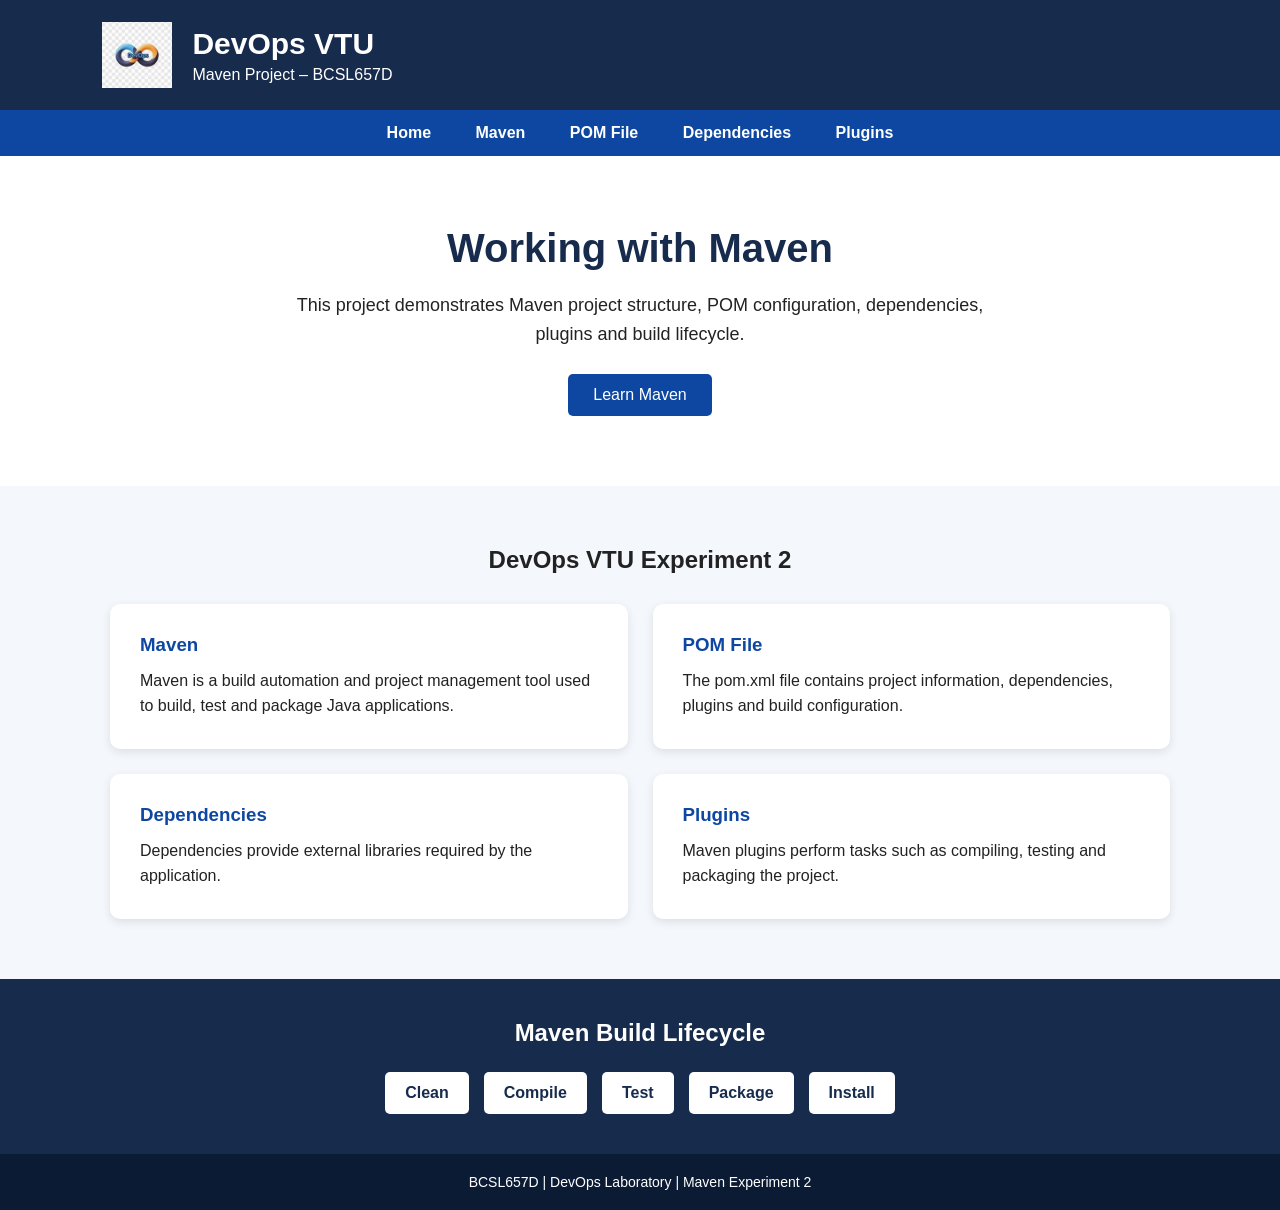
==== docs/index.html @ 71a15627 "Updated website files" ====
<!DOCTYPE html>
<html lang="en">
<head>
    <meta charset="UTF-8">
    <meta name="viewport" content="width=device-width, initial-scale=1.0">

    <title>DevOps VTU - Maven Project</title>

    <link rel="stylesheet" href="style.css">
</head>

<body>

<header>
    <div class="header-content">
        <img src="logo.png" alt="DevOps Logo" class="logo">

        <div>
            <h1>DevOps VTU</h1>
            <p>Maven Project – BCSL657D</p>
        </div>
    </div>
</header>

<nav>
    <a href="#home">Home</a>
    <a href="#maven">Maven</a>
    <a href="#pom">POM File</a>
    <a href="#dependencies">Dependencies</a>
    <a href="#plugins">Plugins</a>
</nav>

<main>

    <section id="home" class="hero">
        <h2>Working with Maven</h2>

        <p>
            This project demonstrates Maven project structure,
            POM configuration, dependencies, plugins and build lifecycle.
        </p>

        <button>Learn Maven</button>
    </section>

    <section class="container">

        <h2>DevOps VTU Experiment 2</h2>

        <div class="cards">

            <div class="card" id="maven">
                <h3>Maven</h3>
                <p>
                    Maven is a build automation and project management
                    tool used to build, test and package Java applications.
                </p>
            </div>

            <div class="card" id="pom">
                <h3>POM File</h3>
                <p>
                    The pom.xml file contains project information,
                    dependencies, plugins and build configuration.
                </p>
            </div>

            <div class="card" id="dependencies">
                <h3>Dependencies</h3>
                <p>
                    Dependencies provide external libraries required
                    by the application.
                </p>
            </div>

            <div class="card" id="plugins">
                <h3>Plugins</h3>
                <p>
                    Maven plugins perform tasks such as compiling,
                    testing and packaging the project.
                </p>
            </div>

        </div>

    </section>

    <section class="lifecycle">

        <h2>Maven Build Lifecycle</h2>

        <div class="steps">
            <span>Clean</span>
            <span>Compile</span>
            <span>Test</span>
            <span>Package</span>
            <span>Install</span>
        </div>

    </section>

</main>

<footer>
    <p>BCSL657D | DevOps Laboratory | Maven Experiment 2</p>
</footer>

</body>
</html>
---- docs/style.css ----
* {
    margin: 0;
    padding: 0;
    box-sizing: border-box;
}

body {
    font-family: Arial, sans-serif;
    background: #f4f7fb;
    color: #222;
}

/* Header */

header {
    background: #172b4d;
    color: white;
    padding: 20px 8%;
}

.header-content {
    display: flex;
    align-items: center;
    gap: 20px;
}

.logo {
    width: 70px;
    height: 70px;
    object-fit: contain;
}

header h1 {
    font-size: 30px;
    margin-bottom: 5px;
}

header p {
    font-size: 16px;
}

/* Navigation */

nav {
    background: #0d47a1;
    padding: 14px;
    text-align: center;
}

nav a {
    color: white;
    text-decoration: none;
    margin: 0 20px;
    font-weight: bold;
}

nav a:hover {
    text-decoration: underline;
}

/* Hero */

.hero {
    text-align: center;
    padding: 70px 20px;
    background: white;
}

.hero h2 {
    font-size: 40px;
    margin-bottom: 20px;
    color: #172b4d;
}

.hero p {
    max-width: 700px;
    margin: auto;
    font-size: 18px;
    line-height: 1.6;
}

button {
    margin-top: 25px;
    padding: 12px 25px;
    border: none;
    border-radius: 5px;
    background: #0d47a1;
    color: white;
    font-size: 16px;
    cursor: pointer;
}

button:hover {
    background: #08306b;
}

/* Cards */

.container {
    max-width: 1100px;
    margin: 40px auto;
    padding: 20px;
}

.container h2 {
    text-align: center;
    margin-bottom: 30px;
}

.cards {
    display: grid;
    grid-template-columns: repeat(2, 1fr);
    gap: 25px;
}

.card {
    background: white;
    padding: 30px;
    border-radius: 10px;
    box-shadow: 0 3px 10px rgba(0, 0, 0, 0.1);
}

.card h3 {
    color: #0d47a1;
    margin-bottom: 12px;
}

.card p {
    line-height: 1.6;
}

/* Maven lifecycle */

.lifecycle {
    background: #172b4d;
    color: white;
    text-align: center;
    padding: 40px 20px;
}

.lifecycle h2 {
    margin-bottom: 25px;
}

.steps {
    display: flex;
    justify-content: center;
    flex-wrap: wrap;
    gap: 15px;
}

.steps span {
    background: white;
    color: #172b4d;
    padding: 12px 20px;
    border-radius: 5px;
    font-weight: bold;
}

/* Footer */

footer {
    background: #0b1b33;
    color: white;
    text-align: center;
    padding: 20px;
    font-size: 14px;
}

/* Mobile */

@media (max-width: 700px) {

    .cards {
        grid-template-columns: 1fr;
    }

    nav a {
        display: block;
        margin: 10px;
    }

    .hero h2 {
        font-size: 30px;
    }
}
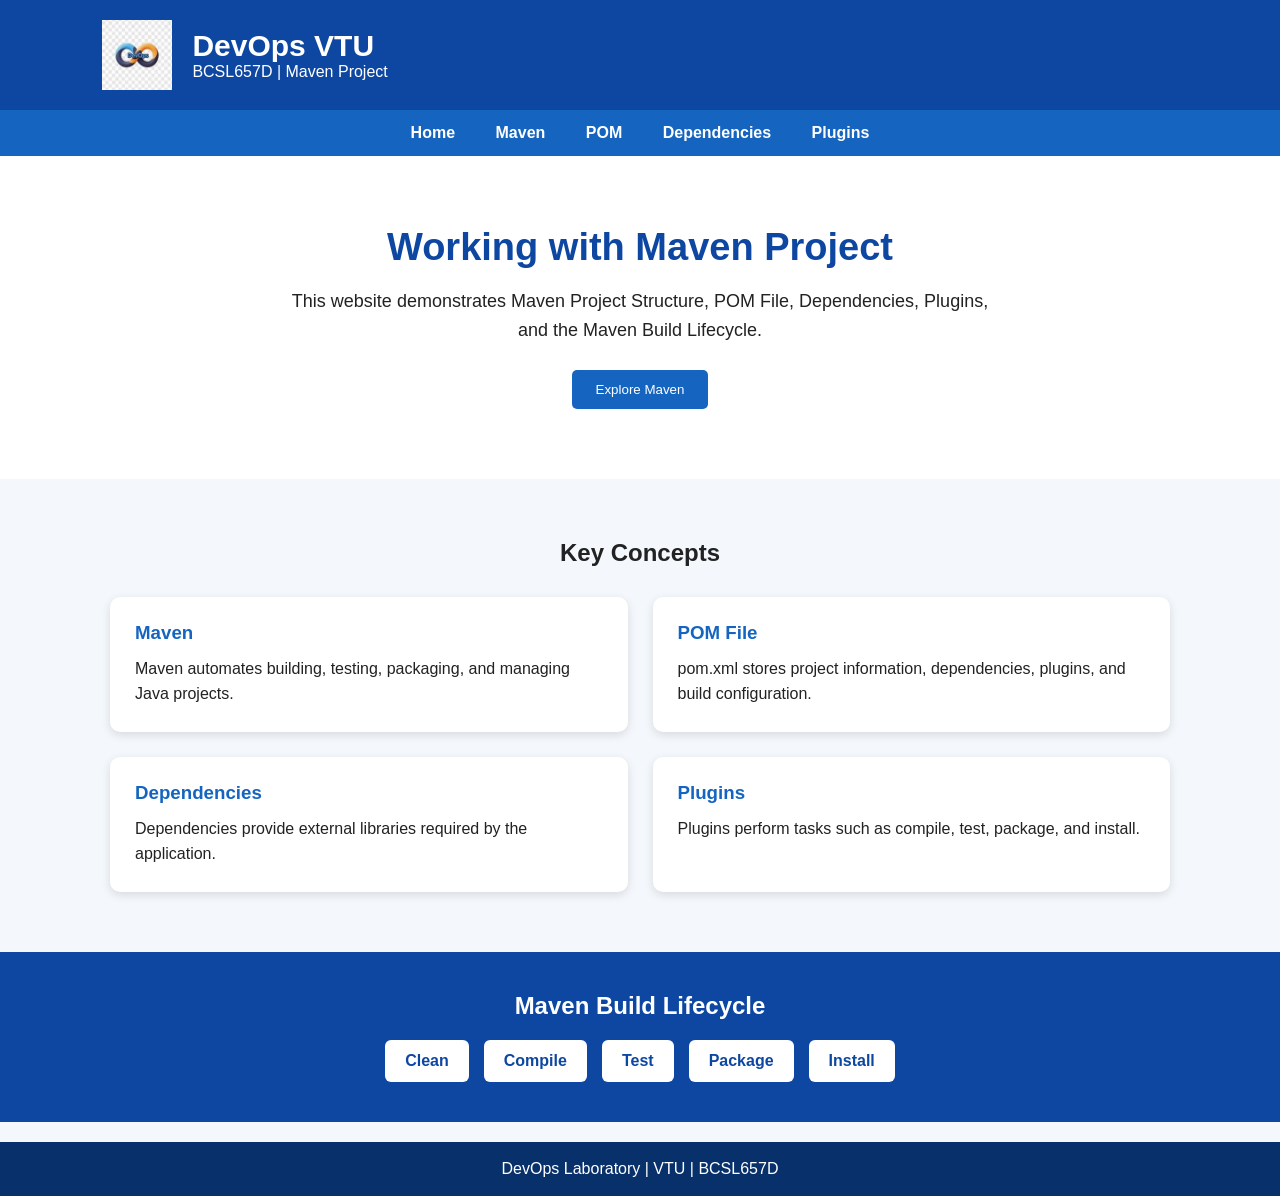
==== commit 84b30ce0: "Updated HTML and CSS" ====
--- a/docs/index.html
+++ b/docs/index.html
@@ -3,106 +3,92 @@
 <head>
     <meta charset="UTF-8">
     <meta name="viewport" content="width=device-width, initial-scale=1.0">
-
     <title>DevOps VTU - Maven Project</title>
-
     <link rel="stylesheet" href="style.css">
 </head>
-
 <body>
 
 <header>
     <div class="header-content">
         <img src="logo.png" alt="DevOps Logo" class="logo">
-
         <div>
             <h1>DevOps VTU</h1>
-            <p>Maven Project – BCSL657D</p>
+            <p>BCSL657D | Maven Project</p>
         </div>
     </div>
 </header>
 
 <nav>
-    <a href="#home">Home</a>
-    <a href="#maven">Maven</a>
-    <a href="#pom">POM File</a>
-    <a href="#dependencies">Dependencies</a>
-    <a href="#plugins">Plugins</a>
+    <a href="#">Home</a>
+    <a href="#">Maven</a>
+    <a href="#">POM</a>
+    <a href="#">Dependencies</a>
+    <a href="#">Plugins</a>
 </nav>
 
-<main>
+<section class="hero">
+    <h2>Working with Maven Project</h2>
+    <p>
+        This website demonstrates Maven Project Structure, POM File,
+        Dependencies, Plugins, and the Maven Build Lifecycle.
+    </p>
+    <button>Explore Maven</button>
+</section>
 
-    <section id="home" class="hero">
-        <h2>Working with Maven</h2>
+<section class="container">
+    <h2>Key Concepts</h2>
 
-        <p>
-            This project demonstrates Maven project structure,
-            POM configuration, dependencies, plugins and build lifecycle.
-        </p>
+    <div class="cards">
 
-        <button>Learn Maven</button>
-    </section>
-
-    <section class="container">
-
-        <h2>DevOps VTU Experiment 2</h2>
-
-        <div class="cards">
-
-            <div class="card" id="maven">
-                <h3>Maven</h3>
-                <p>
-                    Maven is a build automation and project management
-                    tool used to build, test and package Java applications.
-                </p>
-            </div>
-
-            <div class="card" id="pom">
-                <h3>POM File</h3>
-                <p>
-                    The pom.xml file contains project information,
-                    dependencies, plugins and build configuration.
-                </p>
-            </div>
-
-            <div class="card" id="dependencies">
-                <h3>Dependencies</h3>
-                <p>
-                    Dependencies provide external libraries required
-                    by the application.
-                </p>
-            </div>
-
-            <div class="card" id="plugins">
-                <h3>Plugins</h3>
-                <p>
-                    Maven plugins perform tasks such as compiling,
-                    testing and packaging the project.
-                </p>
-            </div>
-
+        <div class="card">
+            <h3>Maven</h3>
+            <p>
+                Maven automates building, testing, packaging,
+                and managing Java projects.
+            </p>
         </div>
 
-    </section>
-
-    <section class="lifecycle">
-
-        <h2>Maven Build Lifecycle</h2>
-
-        <div class="steps">
-            <span>Clean</span>
-            <span>Compile</span>
-            <span>Test</span>
-            <span>Package</span>
-            <span>Install</span>
+        <div class="card">
+            <h3>POM File</h3>
+            <p>
+                pom.xml stores project information,
+                dependencies, plugins, and build configuration.
+            </p>
         </div>
 
-    </section>
+        <div class="card">
+            <h3>Dependencies</h3>
+            <p>
+                Dependencies provide external libraries
+                required by the application.
+            </p>
+        </div>
 
-</main>
+        <div class="card">
+            <h3>Plugins</h3>
+            <p>
+                Plugins perform tasks such as compile,
+                test, package, and install.
+            </p>
+        </div>
+
+    </div>
+</section>
+
+<section class="lifecycle">
+    <h2>Maven Build Lifecycle</h2>
+
+    <div class="steps">
+        <span>Clean</span>
+        <span>Compile</span>
+        <span>Test</span>
+        <span>Package</span>
+        <span>Install</span>
+    </div>
+</section>
 
 <footer>
-    <p>BCSL657D | DevOps Laboratory | Maven Experiment 2</p>
+    <p>DevOps Laboratory | VTU | BCSL657D</p>
 </footer>
 
 </body>
--- a/docs/style.css
+++ b/docs/style.css
@@ -1,186 +1,189 @@
-* {
-    margin: 0;
-    padding: 0;
-    box-sizing: border-box;
+*{
+    margin:0;
+    padding:0;
+    box-sizing:border-box;
 }
 
-body {
-    font-family: Arial, sans-serif;
-    background: #f4f7fb;
-    color: #222;
+body{
+    font-family:Arial, sans-serif;
+    background:#f4f7fb;
+    color:#222;
 }
 
 /* Header */
 
-header {
-    background: #172b4d;
-    color: white;
-    padding: 20px 8%;
+header{
+    background:#0d47a1;
+    color:white;
+    padding:20px 8%;
 }
 
-.header-content {
-    display: flex;
-    align-items: center;
-    gap: 20px;
+.header-content{
+    display:flex;
+    align-items:center;
+    gap:20px;
 }
 
-.logo {
-    width: 70px;
-    height: 70px;
-    object-fit: contain;
+.logo{
+    width:70px;
+    height:70px;
 }
 
-header h1 {
-    font-size: 30px;
-    margin-bottom: 5px;
+header h1{
+    font-size:30px;
 }
 
-header p {
-    font-size: 16px;
+header p{
+    font-size:16px;
 }
 
 /* Navigation */
 
-nav {
-    background: #0d47a1;
-    padding: 14px;
-    text-align: center;
+nav{
+    background:#1565c0;
+    text-align:center;
+    padding:14px;
 }
 
-nav a {
-    color: white;
-    text-decoration: none;
-    margin: 0 20px;
-    font-weight: bold;
+nav a{
+    color:white;
+    text-decoration:none;
+    margin:0 18px;
+    font-weight:bold;
 }
 
-nav a:hover {
-    text-decoration: underline;
+nav a:hover{
+    text-decoration:underline;
 }
 
 /* Hero */
 
-.hero {
-    text-align: center;
-    padding: 70px 20px;
-    background: white;
+.hero{
+    background:white;
+    text-align:center;
+    padding:70px 20px;
 }
 
-.hero h2 {
-    font-size: 40px;
-    margin-bottom: 20px;
-    color: #172b4d;
+.hero h2{
+    font-size:38px;
+    color:#0d47a1;
+    margin-bottom:18px;
 }
 
-.hero p {
-    max-width: 700px;
-    margin: auto;
-    font-size: 18px;
-    line-height: 1.6;
+.hero p{
+    max-width:700px;
+    margin:auto;
+    line-height:1.6;
+    font-size:18px;
 }
 
-button {
-    margin-top: 25px;
-    padding: 12px 25px;
-    border: none;
-    border-radius: 5px;
-    background: #0d47a1;
-    color: white;
-    font-size: 16px;
-    cursor: pointer;
+button{
+    margin-top:25px;
+    padding:12px 24px;
+    background:#1565c0;
+    color:white;
+    border:none;
+    border-radius:5px;
+    cursor:pointer;
 }
 
-button:hover {
-    background: #08306b;
+button:hover{
+    background:#0d47a1;
 }
 
 /* Cards */
 
-.container {
-    max-width: 1100px;
-    margin: 40px auto;
-    padding: 20px;
+.container{
+    max-width:1100px;
+    margin:40px auto;
+    padding:20px;
 }
 
-.container h2 {
-    text-align: center;
-    margin-bottom: 30px;
+.container h2{
+    text-align:center;
+    margin-bottom:30px;
 }
 
-.cards {
-    display: grid;
-    grid-template-columns: repeat(2, 1fr);
-    gap: 25px;
+.cards{
+    display:grid;
+    grid-template-columns:repeat(2,1fr);
+    gap:25px;
 }
 
-.card {
-    background: white;
-    padding: 30px;
-    border-radius: 10px;
-    box-shadow: 0 3px 10px rgba(0, 0, 0, 0.1);
+.card{
+    background:white;
+    padding:25px;
+    border-radius:10px;
+    box-shadow:0 3px 10px rgba(0,0,0,.12);
 }
 
-.card h3 {
-    color: #0d47a1;
-    margin-bottom: 12px;
+.card h3{
+    color:#1565c0;
+    margin-bottom:12px;
 }
 
-.card p {
-    line-height: 1.6;
+.card p{
+    line-height:1.6;
 }
 
-/* Maven lifecycle */
+/* Lifecycle */
 
-.lifecycle {
-    background: #172b4d;
-    color: white;
-    text-align: center;
-    padding: 40px 20px;
+.lifecycle{
+    background:#0d47a1;
+    color:white;
+    text-align:center;
+    padding:40px 20px;
 }
 
-.lifecycle h2 {
-    margin-bottom: 25px;
+.lifecycle h2{
+    margin-bottom:20px;
 }
 
-.steps {
-    display: flex;
-    justify-content: center;
-    flex-wrap: wrap;
-    gap: 15px;
+.steps{
+    display:flex;
+    justify-content:center;
+    flex-wrap:wrap;
+    gap:15px;
 }
 
-.steps span {
-    background: white;
-    color: #172b4d;
-    padding: 12px 20px;
-    border-radius: 5px;
-    font-weight: bold;
+.steps span{
+    background:white;
+    color:#0d47a1;
+    padding:12px 20px;
+    border-radius:6px;
+    font-weight:bold;
 }
 
 /* Footer */
 
-footer {
-    background: #0b1b33;
-    color: white;
-    text-align: center;
-    padding: 20px;
-    font-size: 14px;
+footer{
+    background:#08306b;
+    color:white;
+    text-align:center;
+    padding:18px;
+    margin-top:20px;
 }
 
 /* Mobile */
 
-@media (max-width: 700px) {
+@media(max-width:768px){
 
-    .cards {
-        grid-template-columns: 1fr;
+    .cards{
+        grid-template-columns:1fr;
     }
 
-    nav a {
-        display: block;
-        margin: 10px;
+    .header-content{
+        flex-direction:column;
+        text-align:center;
     }
 
-    .hero h2 {
-        font-size: 30px;
+    nav a{
+        display:block;
+        margin:10px 0;
     }
+
+    .hero h2{
+        font-size:30px;
+    }
+
 }
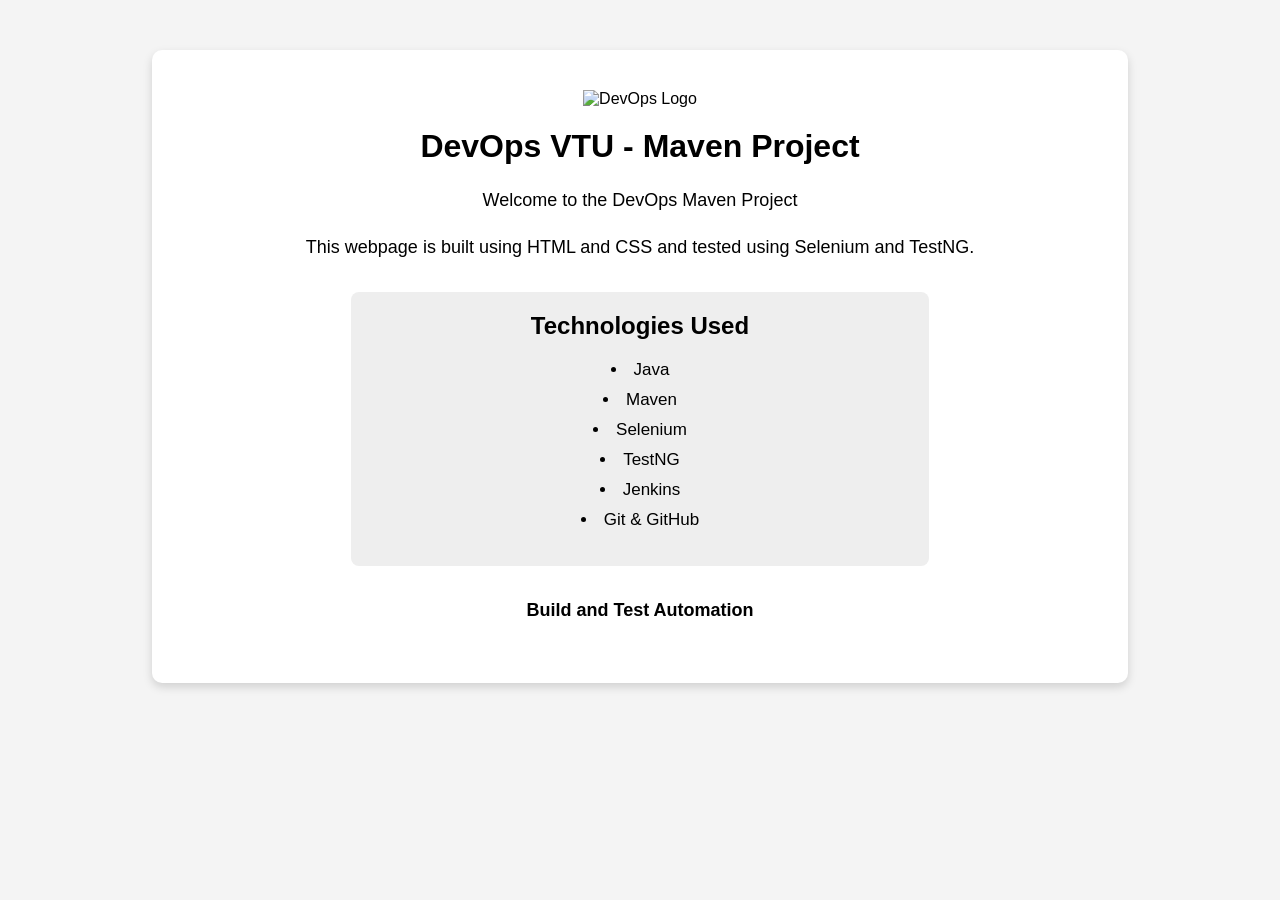
==== commit 130587b6: "Update Maven Jenkins project" ====
--- a/docs/index.html
+++ b/docs/index.html
@@ -4,92 +4,45 @@
     <meta charset="UTF-8">
     <meta name="viewport" content="width=device-width, initial-scale=1.0">
     <title>DevOps VTU - Maven Project</title>
+
     <link rel="stylesheet" href="style.css">
 </head>
+
 <body>
 
-<header>
-    <div class="header-content">
-        <img src="logo.png" alt="DevOps Logo" class="logo">
-        <div>
-            <h1>DevOps VTU</h1>
-            <p>BCSL657D | Maven Project</p>
-        </div>
+<div class="container">
+
+    <img src="logo.png" alt="DevOps Logo" class="logo">
+
+    <h1>DevOps VTU - Maven Project</h1>
+
+    <p>
+        Welcome to the DevOps Maven Project
+    </p>
+
+    <p>
+        This webpage is built using HTML and CSS
+        and tested using Selenium and TestNG.
+    </p>
+
+    <div class="card">
+        <h2>Technologies Used</h2>
+
+        <ul>
+            <li>Java</li>
+            <li>Maven</li>
+            <li>Selenium</li>
+            <li>TestNG</li>
+            <li>Jenkins</li>
+            <li>Git & GitHub</li>
+        </ul>
     </div>
-</header>
 
-<nav>
-    <a href="#">Home</a>
-    <a href="#">Maven</a>
-    <a href="#">POM</a>
-    <a href="#">Dependencies</a>
-    <a href="#">Plugins</a>
-</nav>
+    <p class="status">
+        Build and Test Automation
+    </p>
 
-<section class="hero">
-    <h2>Working with Maven Project</h2>
-    <p>
-        This website demonstrates Maven Project Structure, POM File,
-        Dependencies, Plugins, and the Maven Build Lifecycle.
-    </p>
-    <button>Explore Maven</button>
-</section>
-
-<section class="container">
-    <h2>Key Concepts</h2>
-
-    <div class="cards">
-
-        <div class="card">
-            <h3>Maven</h3>
-            <p>
-                Maven automates building, testing, packaging,
-                and managing Java projects.
-            </p>
-        </div>
-
-        <div class="card">
-            <h3>POM File</h3>
-            <p>
-                pom.xml stores project information,
-                dependencies, plugins, and build configuration.
-            </p>
-        </div>
-
-        <div class="card">
-            <h3>Dependencies</h3>
-            <p>
-                Dependencies provide external libraries
-                required by the application.
-            </p>
-        </div>
-
-        <div class="card">
-            <h3>Plugins</h3>
-            <p>
-                Plugins perform tasks such as compile,
-                test, package, and install.
-            </p>
-        </div>
-
-    </div>
-</section>
-
-<section class="lifecycle">
-    <h2>Maven Build Lifecycle</h2>
-
-    <div class="steps">
-        <span>Clean</span>
-        <span>Compile</span>
-        <span>Test</span>
-        <span>Package</span>
-        <span>Install</span>
-    </div>
-</section>
-
-<footer>
-    <p>DevOps Laboratory | VTU | BCSL657D</p>
-</footer>
+</div>
 
 </body>
 </html>
--- a/docs/style.css
+++ b/docs/style.css
@@ -1,189 +1,59 @@
-*{
-    margin:0;
-    padding:0;
-    box-sizing:border-box;
+body {
+    font-family: Arial, sans-serif;
+    background-color: #f4f4f4;
+    margin: 0;
+    padding: 0;
+    text-align: center;
 }
 
-body{
-    font-family:Arial, sans-serif;
-    background:#f4f7fb;
-    color:#222;
+.container {
+    width: 70%;
+    margin: 50px auto;
+    padding: 40px;
+    background-color: white;
+    border-radius: 10px;
+    box-shadow: 0 4px 10px rgba(0, 0, 0, 0.15);
 }
 
-/* Header */
-
-header{
-    background:#0d47a1;
-    color:white;
-    padding:20px 8%;
+.logo {
+    width: 120px;
+    height: 120px;
+    object-fit: contain;
 }
 
-.header-content{
-    display:flex;
-    align-items:center;
-    gap:20px;
+h1 {
+    margin-top: 20px;
+    font-size: 32px;
 }
 
-.logo{
-    width:70px;
-    height:70px;
+p {
+    font-size: 18px;
+    line-height: 1.6;
 }
 
-header h1{
-    font-size:30px;
+.card {
+    width: 60%;
+    margin: 30px auto;
+    padding: 20px;
+    border-radius: 8px;
+    background-color: #eeeeee;
 }
 
-header p{
-    font-size:16px;
+.card h2 {
+    margin-top: 0;
 }
 
-/* Navigation */
-
-nav{
-    background:#1565c0;
-    text-align:center;
-    padding:14px;
+.card ul {
+    list-style-position: inside;
+    padding: 0;
 }
 
-nav a{
-    color:white;
-    text-decoration:none;
-    margin:0 18px;
-    font-weight:bold;
+.card li {
+    margin: 10px 0;
+    font-size: 17px;
 }
 
-nav a:hover{
-    text-decoration:underline;
-}
-
-/* Hero */
-
-.hero{
-    background:white;
-    text-align:center;
-    padding:70px 20px;
-}
-
-.hero h2{
-    font-size:38px;
-    color:#0d47a1;
-    margin-bottom:18px;
-}
-
-.hero p{
-    max-width:700px;
-    margin:auto;
-    line-height:1.6;
-    font-size:18px;
-}
-
-button{
-    margin-top:25px;
-    padding:12px 24px;
-    background:#1565c0;
-    color:white;
-    border:none;
-    border-radius:5px;
-    cursor:pointer;
-}
-
-button:hover{
-    background:#0d47a1;
-}
-
-/* Cards */
-
-.container{
-    max-width:1100px;
-    margin:40px auto;
-    padding:20px;
-}
-
-.container h2{
-    text-align:center;
-    margin-bottom:30px;
-}
-
-.cards{
-    display:grid;
-    grid-template-columns:repeat(2,1fr);
-    gap:25px;
-}
-
-.card{
-    background:white;
-    padding:25px;
-    border-radius:10px;
-    box-shadow:0 3px 10px rgba(0,0,0,.12);
-}
-
-.card h3{
-    color:#1565c0;
-    margin-bottom:12px;
-}
-
-.card p{
-    line-height:1.6;
-}
-
-/* Lifecycle */
-
-.lifecycle{
-    background:#0d47a1;
-    color:white;
-    text-align:center;
-    padding:40px 20px;
-}
-
-.lifecycle h2{
-    margin-bottom:20px;
-}
-
-.steps{
-    display:flex;
-    justify-content:center;
-    flex-wrap:wrap;
-    gap:15px;
-}
-
-.steps span{
-    background:white;
-    color:#0d47a1;
-    padding:12px 20px;
-    border-radius:6px;
-    font-weight:bold;
-}
-
-/* Footer */
-
-footer{
-    background:#08306b;
-    color:white;
-    text-align:center;
-    padding:18px;
-    margin-top:20px;
-}
-
-/* Mobile */
-
-@media(max-width:768px){
-
-    .cards{
-        grid-template-columns:1fr;
-    }
-
-    .header-content{
-        flex-direction:column;
-        text-align:center;
-    }
-
-    nav a{
-        display:block;
-        margin:10px 0;
-    }
-
-    .hero h2{
-        font-size:30px;
-    }
-
+.status {
+    font-weight: bold;
+    margin-top: 30px;
 }
